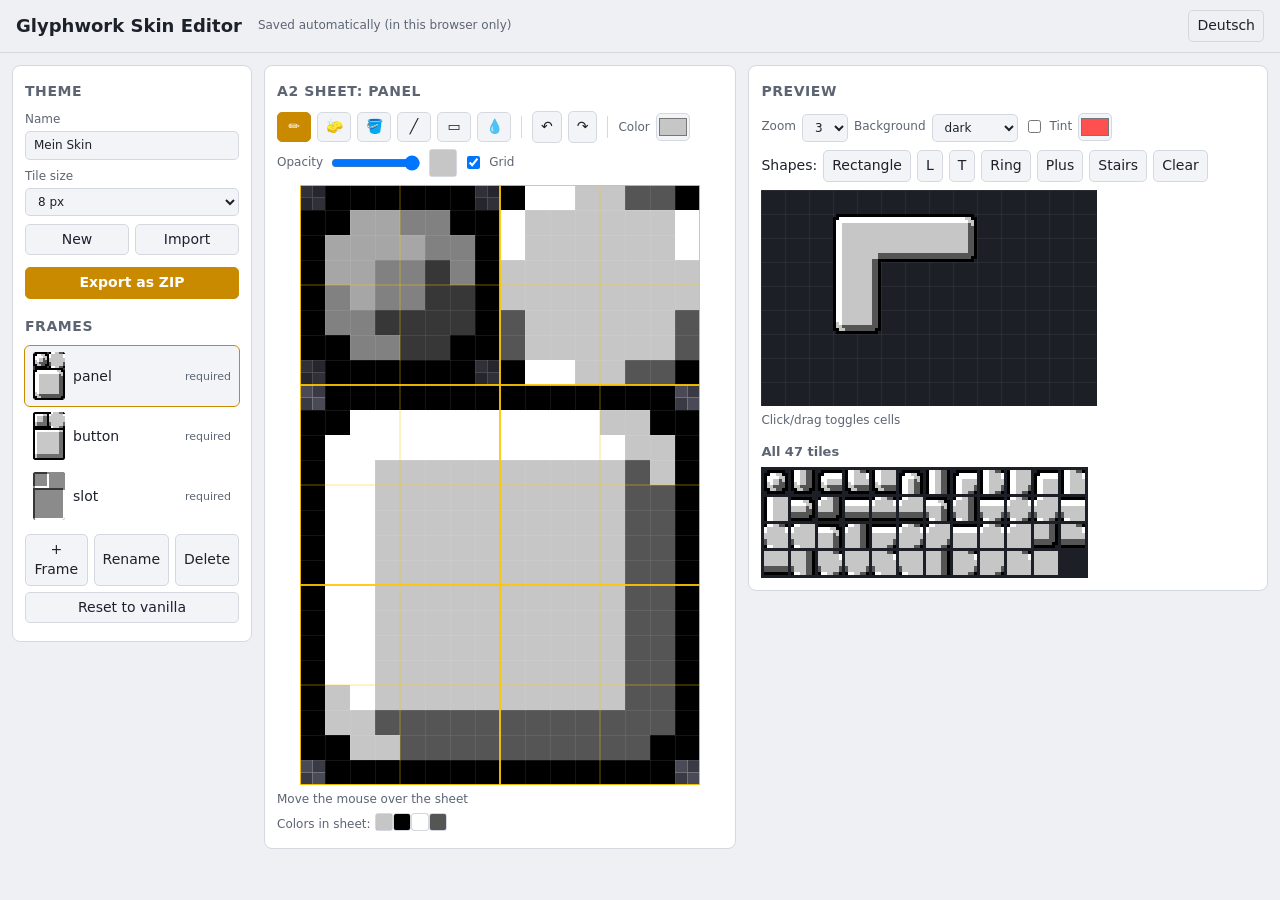
==== editor/index.html @ b68e2b95 "Skin editor E1: browser tool for A2 skins Pixel tools with quarter overlay, live autotile preview wi" ====
<!doctype html>
<html lang="de">
<head>
  <meta charset="utf-8">
  <meta name="viewport" content="width=device-width, initial-scale=1">
  <title>Glyphwork Skin-Editor</title>
  <link rel="stylesheet" href="style.css">
</head>
<body>
<header>
  <h1 data-i18n="title">Glyphwork Skin-Editor</h1>
  <span class="saved" data-i18n="saved"></span>
  <button id="lang" class="ghost"></button>
</header>

<main>
  <aside class="panel">
    <h2 data-i18n="theme">Theme</h2>
    <label><span data-i18n="themeName">Name</span>
      <input id="themeName" type="text" maxlength="40"></label>
    <label><span data-i18n="tileSize">Kachelgröße</span>
      <select id="tileSize"></select></label>
    <div class="row">
      <button id="newTheme" data-i18n="newTheme">Neu</button>
      <button id="importBtn" data-i18n="importBtn" data-i18n-title="importHint">Importieren</button>
      <input id="importFile" type="file" accept=".zip,.png" hidden>
    </div>
    <button id="exportBtn" class="primary" data-i18n="exportBtn">Als ZIP exportieren</button>

    <h2 data-i18n="frames">Rahmen</h2>
    <ul id="frames"></ul>
    <div class="row wrap">
      <button id="addFrame" data-i18n="addFrame">+ Rahmen</button>
      <button id="renameFrame" data-i18n="renameFrame">Umbenennen</button>
      <button id="deleteFrame" data-i18n="deleteFrame">Löschen</button>
      <button id="resetFrame" data-i18n="resetFrame">Auf Vanilla zurücksetzen</button>
    </div>
  </aside>

  <section class="panel editor">
    <h2><span data-i18n="sheet">A2-Blatt</span>: <span id="frameTitle"></span></h2>
    <div class="toolbar" id="tools">
      <button data-tool="pencil" data-i18n-title="toolPencil">✏️</button>
      <button data-tool="eraser" data-i18n-title="toolEraser">🧽</button>
      <button data-tool="fill" data-i18n-title="toolFill">🪣</button>
      <button data-tool="line" data-i18n-title="toolLine">╱</button>
      <button data-tool="rect" data-i18n-title="toolRect">▭</button>
      <button data-tool="picker" data-i18n-title="toolPicker">💧</button>
      <span class="sep"></span>
      <button id="undo" data-i18n-title="undo">↶</button>
      <button id="redo" data-i18n-title="redo">↷</button>
      <span class="sep"></span>
      <label class="inline"><span data-i18n="color">Farbe</span> <input id="color" type="color" value="#c6c6c6"></label>
      <label class="inline"><span data-i18n="alpha">Deckkraft</span> <input id="alpha" type="range" min="0" max="255" value="255"></label>
      <span id="swatch" class="swatch big"></span>
      <label class="inline"><input id="grid" type="checkbox" checked> <span data-i18n="grid">Raster</span></label>
    </div>
    <div class="sheetWrap" id="sheetWrap"><canvas id="sheet"></canvas></div>
    <div class="status" id="status"></div>
    <div class="paletteRow"><span data-i18n="sheetColors">Farben im Blatt:</span> <span id="palette"></span></div>
  </section>

  <section class="panel previewPanel">
    <h2 data-i18n="preview">Vorschau</h2>
    <div class="toolbar">
      <label class="inline"><span data-i18n="zoom">Zoom</span>
        <select id="zoom"><option>1</option><option>2</option><option selected>3</option><option>4</option></select></label>
      <label class="inline"><span data-i18n="background">Hintergrund</span>
        <select id="bg">
          <option value="dark" data-i18n="bgDark">dunkel</option>
          <option value="light" data-i18n="bgLight">hell</option>
          <option value="checker" data-i18n="bgChecker">kariert</option>
        </select></label>
      <label class="inline"><input id="tintOn" type="checkbox"> <span data-i18n="tint">Einfärben</span></label>
      <input id="tint" type="color" value="#ff5050">
    </div>
    <div class="toolbar" id="presets"><span data-i18n="presets">Formen:</span></div>
    <div class="previewWrap"><canvas id="preview"></canvas></div>
    <p class="hint" data-i18n="shapeHint"></p>
    <h3 data-i18n="allTiles">Alle 47 Kacheln</h3>
    <canvas id="tiles"></canvas>
  </section>
</main>

<div id="toast" role="status"></div>
<script type="module" src="js/main.js"></script>
</body>
</html>
---- editor/style.css ----
:root {
  --bg: #15171c;
  --panel: #1f232b;
  --panel-2: #282d37;
  --text: #e6e8ee;
  --muted: #9aa1ae;
  --accent: #f0b429;
  --accent-text: #1b1405;
  --border: #353b47;
  --danger: #e5534b;
  color-scheme: dark;
}

@media (prefers-color-scheme: light) {
  :root {
    --bg: #eef0f4;
    --panel: #ffffff;
    --panel-2: #f2f4f8;
    --text: #1d2129;
    --muted: #5d6573;
    --accent: #c98a00;
    --accent-text: #ffffff;
    --border: #d4d8e0;
    color-scheme: light;
  }
}

* { box-sizing: border-box; }

body {
  margin: 0;
  background: var(--bg);
  color: var(--text);
  font: 14px/1.4 system-ui, -apple-system, "Segoe UI", sans-serif;
}

header {
  display: flex;
  align-items: center;
  gap: 16px;
  padding: 10px 16px;
  border-bottom: 1px solid var(--border);
}

header h1 { font-size: 18px; margin: 0; }
header .saved { color: var(--muted); font-size: 12px; flex: 1; }

main {
  display: grid;
  grid-template-columns: 240px minmax(320px, 1fr) minmax(320px, 1.1fr);
  gap: 12px;
  padding: 12px;
  align-items: start;
}

@media (max-width: 1100px) {
  main { grid-template-columns: 1fr; }
}

.panel {
  background: var(--panel);
  border: 1px solid var(--border);
  border-radius: 8px;
  padding: 12px;
  min-width: 0;
}

h2 { font-size: 14px; margin: 4px 0 10px; text-transform: uppercase; letter-spacing: .04em; color: var(--muted); }
h2 + h2, .panel h2:not(:first-child) { margin-top: 18px; }
h3 { font-size: 13px; color: var(--muted); margin: 14px 0 6px; }

label { display: block; margin-bottom: 8px; color: var(--muted); font-size: 12px; }
label input[type=text], label select { display: block; width: 100%; margin-top: 3px; }
label.inline { display: inline-flex; align-items: center; gap: 6px; margin: 0; }

input, select, button {
  font: inherit;
  color: var(--text);
  background: var(--panel-2);
  border: 1px solid var(--border);
  border-radius: 5px;
  padding: 5px 8px;
}

input[type=color] { padding: 0; width: 34px; height: 28px; }
input[type=range] { padding: 0; width: 90px; }

button { cursor: pointer; }
button:hover { border-color: var(--accent); }
button.primary { background: var(--accent); color: var(--accent-text); border-color: var(--accent); width: 100%; margin-top: 6px; font-weight: 600; }
button.ghost { background: transparent; }
button.active { background: var(--accent); color: var(--accent-text); border-color: var(--accent); }

.row { display: flex; gap: 6px; margin-bottom: 6px; }
.row > button { flex: 1; }
.row.wrap { flex-wrap: wrap; }

#frames { list-style: none; padding: 0; margin: 0 0 8px; }
#frames li {
  display: flex;
  align-items: center;
  gap: 8px;
  padding: 6px 8px;
  border-radius: 5px;
  cursor: pointer;
}
#frames li:hover { background: var(--panel-2); }
#frames li.active { background: var(--panel-2); outline: 1px solid var(--accent); }
#frames canvas { image-rendering: pixelated; width: 32px; height: 48px; border-radius: 3px; background: #3a3a44; }
#frames .badge { margin-left: auto; font-size: 11px; color: var(--muted); }

.toolbar { display: flex; flex-wrap: wrap; align-items: center; gap: 6px; margin-bottom: 8px; }
.toolbar .sep { width: 1px; height: 22px; background: var(--border); margin: 0 4px; }
.toolbar button[data-tool] { width: 34px; padding: 4px 0; }

.sheetWrap { display: flex; justify-content: center; overflow: auto; max-height: 70vh; }
canvas { image-rendering: pixelated; display: block; }
#sheet { cursor: crosshair; touch-action: none; }
.status { color: var(--muted); font-size: 12px; margin-top: 6px; min-height: 18px; }

.paletteRow { color: var(--muted); font-size: 12px; margin-top: 4px; display: flex; flex-wrap: wrap; gap: 4px; align-items: center; }
.swatch {
  display: inline-block;
  width: 18px;
  height: 18px;
  border: 1px solid var(--border);
  border-radius: 3px;
  cursor: pointer;
  background-image: conic-gradient(#888 25%, #bbb 0 50%, #888 0 75%, #bbb 0);
  background-size: 8px 8px;
  position: relative;
}
.swatch::after { content: ""; position: absolute; inset: 0; background: var(--c); border-radius: 2px; }
.swatch.big { width: 28px; height: 28px; cursor: default; }

.previewWrap { overflow: auto; max-width: 100%; }
#preview { cursor: pointer; touch-action: none; }
.hint { color: var(--muted); font-size: 12px; margin: 6px 0 0; }
#tiles { max-width: 100%; }

#toast {
  position: fixed;
  left: 50%;
  bottom: 20px;
  transform: translateX(-50%);
  background: var(--panel-2);
  border: 1px solid var(--border);
  padding: 8px 14px;
  border-radius: 6px;
  opacity: 0;
  transition: opacity .2s;
  pointer-events: none;
  max-width: calc(100vw - 32px);
}
#toast.show { opacity: 1; }
#toast.error { border-color: var(--danger); }
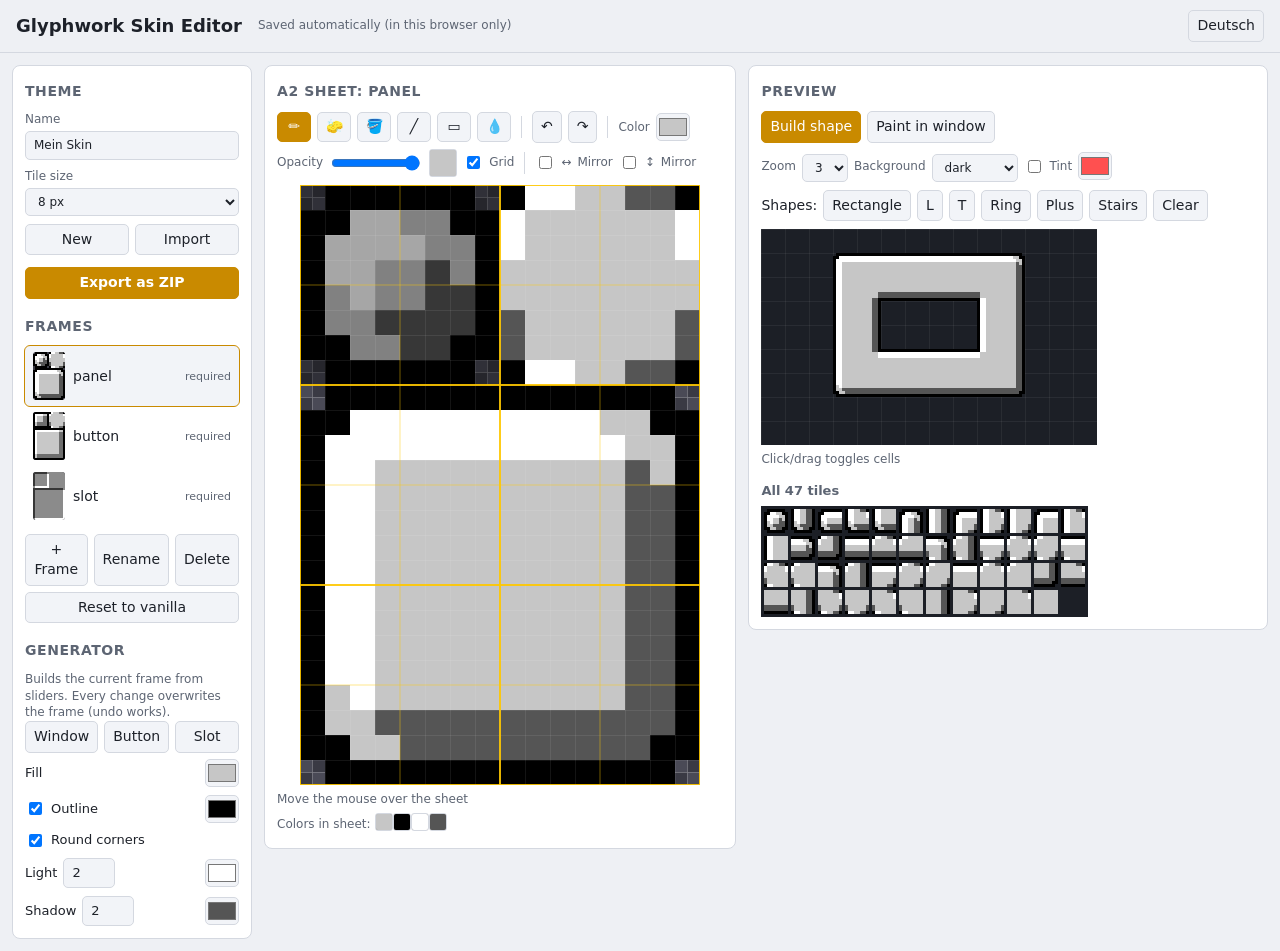
==== commit 6fcf1fe9: "Skin editor E2: paint in the sample window, mirroring, generator - Preview has a paint mode: each wi" ====
--- a/editor/index.html
+++ b/editor/index.html
@@ -35,6 +35,21 @@
       <button id="deleteFrame" data-i18n="deleteFrame">Löschen</button>
       <button id="resetFrame" data-i18n="resetFrame">Auf Vanilla zurücksetzen</button>
     </div>
+
+    <h2 data-i18n="generator">Generator</h2>
+    <p class="hint" data-i18n="genHint"></p>
+    <div class="row wrap" id="genPresets">
+      <button data-gen="panel" data-i18n="genPanel">Fenster</button>
+      <button data-gen="button" data-i18n="genButton">Button</button>
+      <button data-gen="slot" data-i18n="genSlot">Slot</button>
+    </div>
+    <div class="gen">
+      <label class="inline"><span data-i18n="genFill">Füllung</span> <input id="genFill" type="color"></label>
+      <label class="inline"><input id="genOutlineOn" type="checkbox"> <span data-i18n="genOutline">Umriss</span> <input id="genOutline" type="color"></label>
+      <label class="inline"><input id="genRound" type="checkbox"> <span data-i18n="genRound">Ecken abrunden</span></label>
+      <label class="inline"><span data-i18n="genLight">Licht</span> <input id="genLightW" type="number" min="0" max="6"> <input id="genLight" type="color"></label>
+      <label class="inline"><span data-i18n="genShade">Schatten</span> <input id="genShadeW" type="number" min="0" max="6"> <input id="genShade" type="color"></label>
+    </div>
   </aside>
 
   <section class="panel editor">
@@ -54,6 +69,9 @@
       <label class="inline"><span data-i18n="alpha">Deckkraft</span> <input id="alpha" type="range" min="0" max="255" value="255"></label>
       <span id="swatch" class="swatch big"></span>
       <label class="inline"><input id="grid" type="checkbox" checked> <span data-i18n="grid">Raster</span></label>
+      <span class="sep"></span>
+      <label class="inline" data-i18n-title="mirrorHTitle"><input id="mirrorH" type="checkbox"> ↔ <span data-i18n="mirror">Spiegeln</span></label>
+      <label class="inline" data-i18n-title="mirrorVTitle"><input id="mirrorV" type="checkbox"> ↕ <span data-i18n="mirror">Spiegeln</span></label>
     </div>
     <div class="sheetWrap" id="sheetWrap"><canvas id="sheet"></canvas></div>
     <div class="status" id="status"></div>
@@ -62,6 +80,10 @@
 
   <section class="panel previewPanel">
     <h2 data-i18n="preview">Vorschau</h2>
+    <div class="toolbar">
+      <button id="modeShape" class="active" data-i18n="modeShape">Form bauen</button>
+      <button id="modePaint" data-i18n="modePaint">Im Fenster malen</button>
+    </div>
     <div class="toolbar">
       <label class="inline"><span data-i18n="zoom">Zoom</span>
         <select id="zoom"><option>1</option><option>2</option><option selected>3</option><option>4</option></select></label>
@@ -76,7 +98,7 @@
     </div>
     <div class="toolbar" id="presets"><span data-i18n="presets">Formen:</span></div>
     <div class="previewWrap"><canvas id="preview"></canvas></div>
-    <p class="hint" data-i18n="shapeHint"></p>
+    <p class="hint" id="previewStatus"></p>
     <h3 data-i18n="allTiles">Alle 47 Kacheln</h3>
     <canvas id="tiles"></canvas>
   </section>
--- a/editor/style.css
+++ b/editor/style.css
@@ -154,3 +154,10 @@
 }
 #toast.show { opacity: 1; }
 #toast.error { border-color: var(--danger); }
+
+.gen { display: grid; gap: 8px; }
+.gen label.inline { justify-content: flex-start; color: var(--text); font-size: 13px; }
+.gen input[type=color] { margin-left: auto; }
+.gen input[type=number] { width: 52px; }
+#preview.painting { cursor: crosshair; }
+#genPresets button.active { background: var(--panel-2); }
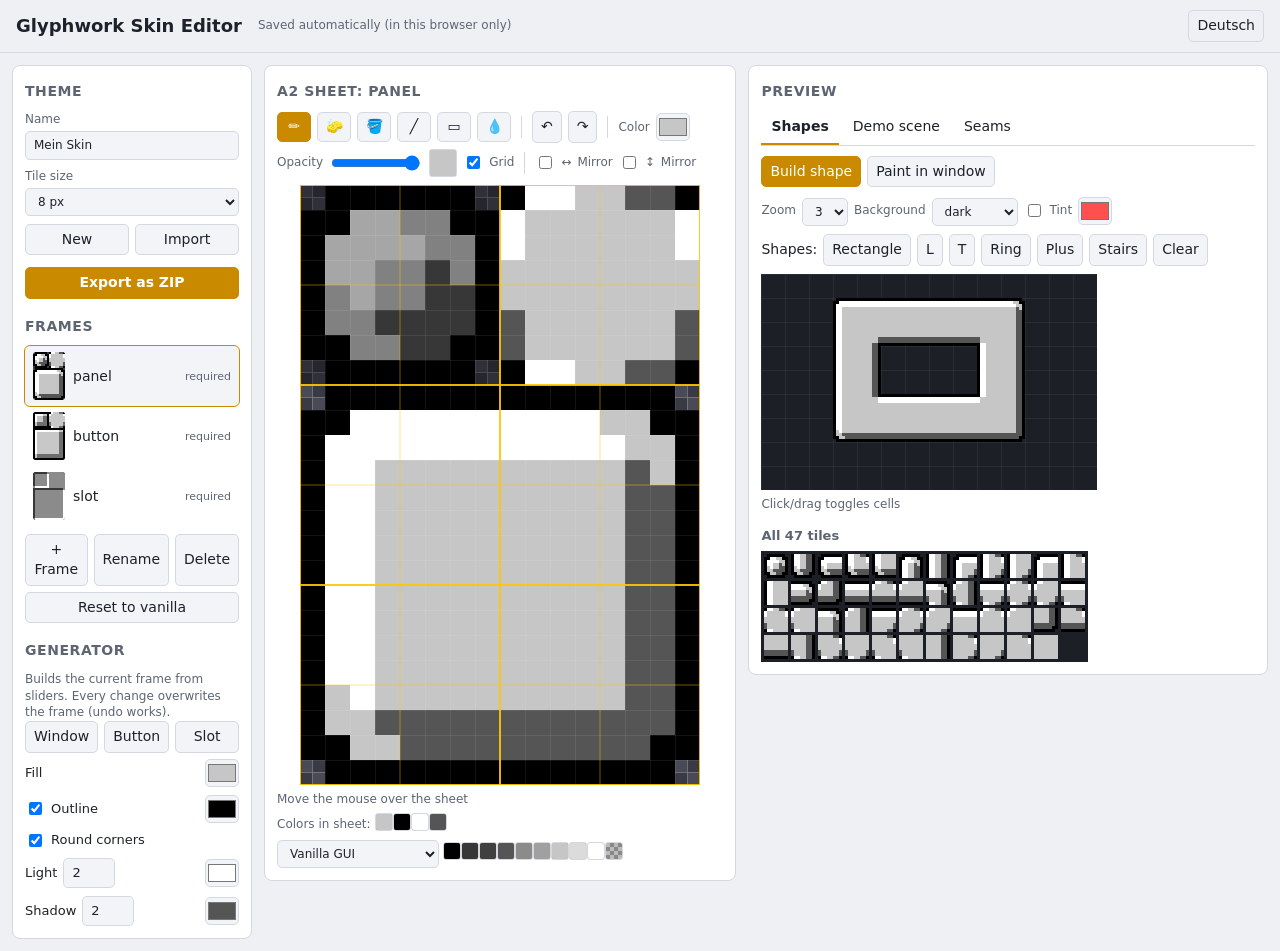
==== commit f0e97333: "Skin editor E3: demo scene, seam view, palettes - Demo tab renders the plugin's /glyphwork test scre" ====
--- a/editor/index.html
+++ b/editor/index.html
@@ -76,11 +76,25 @@
     <div class="sheetWrap" id="sheetWrap"><canvas id="sheet"></canvas></div>
     <div class="status" id="status"></div>
     <div class="paletteRow"><span data-i18n="sheetColors">Farben im Blatt:</span> <span id="palette"></span></div>
+    <div class="paletteRow">
+      <select id="paletteSel">
+        <option value="gui" data-i18n="palGui">Vanilla-GUI</option>
+        <option value="chat" data-i18n="palChat">Minecraft-Textfarben</option>
+        <option value="own" data-i18n="palOwn">Eigene</option>
+      </select>
+      <span id="paletteSwatches"></span>
+      <button id="paletteAdd" class="small" data-i18n-title="palAddTitle">+</button>
+    </div>
   </section>
 
   <section class="panel previewPanel">
     <h2 data-i18n="preview">Vorschau</h2>
-    <div class="toolbar">
+    <div class="tabs">
+      <button data-tab="shapes" class="active" data-i18n="tabShapes">Formen</button>
+      <button data-tab="demo" data-i18n="tabDemo">Demo-Szene</button>
+      <button data-tab="seams" data-i18n="tabSeams">Nähte</button>
+    </div>
+    <div class="toolbar tab-shapes">
       <button id="modeShape" class="active" data-i18n="modeShape">Form bauen</button>
       <button id="modePaint" data-i18n="modePaint">Im Fenster malen</button>
     </div>
@@ -96,11 +110,22 @@
       <label class="inline"><input id="tintOn" type="checkbox"> <span data-i18n="tint">Einfärben</span></label>
       <input id="tint" type="color" value="#ff5050">
     </div>
-    <div class="toolbar" id="presets"><span data-i18n="presets">Formen:</span></div>
-    <div class="previewWrap"><canvas id="preview"></canvas></div>
-    <p class="hint" id="previewStatus"></p>
-    <h3 data-i18n="allTiles">Alle 47 Kacheln</h3>
-    <canvas id="tiles"></canvas>
+    <div class="toolbar tab-shapes" id="presets"><span data-i18n="presets">Formen:</span></div>
+    <div class="tab-shapes">
+      <div class="previewWrap"><canvas id="preview"></canvas></div>
+      <p class="hint" id="previewStatus"></p>
+      <h3 data-i18n="allTiles">Alle 47 Kacheln</h3>
+      <canvas id="tiles"></canvas>
+    </div>
+    <div class="tab-demo" hidden>
+      <div class="previewWrap"><canvas id="demo"></canvas></div>
+      <p class="hint" data-i18n="demoHint"></p>
+    </div>
+    <div class="tab-seams" hidden>
+      <p class="hint" data-i18n="seamsHint"></p>
+      <button id="seamTest" data-i18n="seamTest">Testform mit allen Übergängen anzeigen</button>
+      <div id="seamList"></div>
+    </div>
   </section>
 </main>
 
--- a/editor/style.css
+++ b/editor/style.css
@@ -161,3 +161,15 @@
 .gen input[type=number] { width: 52px; }
 #preview.painting { cursor: crosshair; }
 #genPresets button.active { background: var(--panel-2); }
+
+.tabs { display: flex; gap: 4px; margin-bottom: 10px; border-bottom: 1px solid var(--border); }
+.tabs button { border: none; border-bottom: 2px solid transparent; border-radius: 0; background: transparent; padding: 6px 10px; }
+.tabs button.active { border-bottom-color: var(--accent); color: var(--text); font-weight: 600; }
+button.small { padding: 2px 8px; }
+#demo { cursor: pointer; }
+#seamList { display: grid; grid-template-columns: repeat(auto-fill, minmax(130px, 1fr)); gap: 8px; margin-top: 10px; }
+.seam { background: var(--panel-2); border: 1px solid var(--border); border-radius: 6px; padding: 6px; cursor: pointer; font-size: 11px; color: var(--muted); text-align: center; }
+.seam.active { outline: 2px solid #e040fb; }
+.seam canvas { margin: 0 auto 4px; }
+[hidden] { display: none !important; }
+#demo, #preview { max-width: 100%; height: auto; }
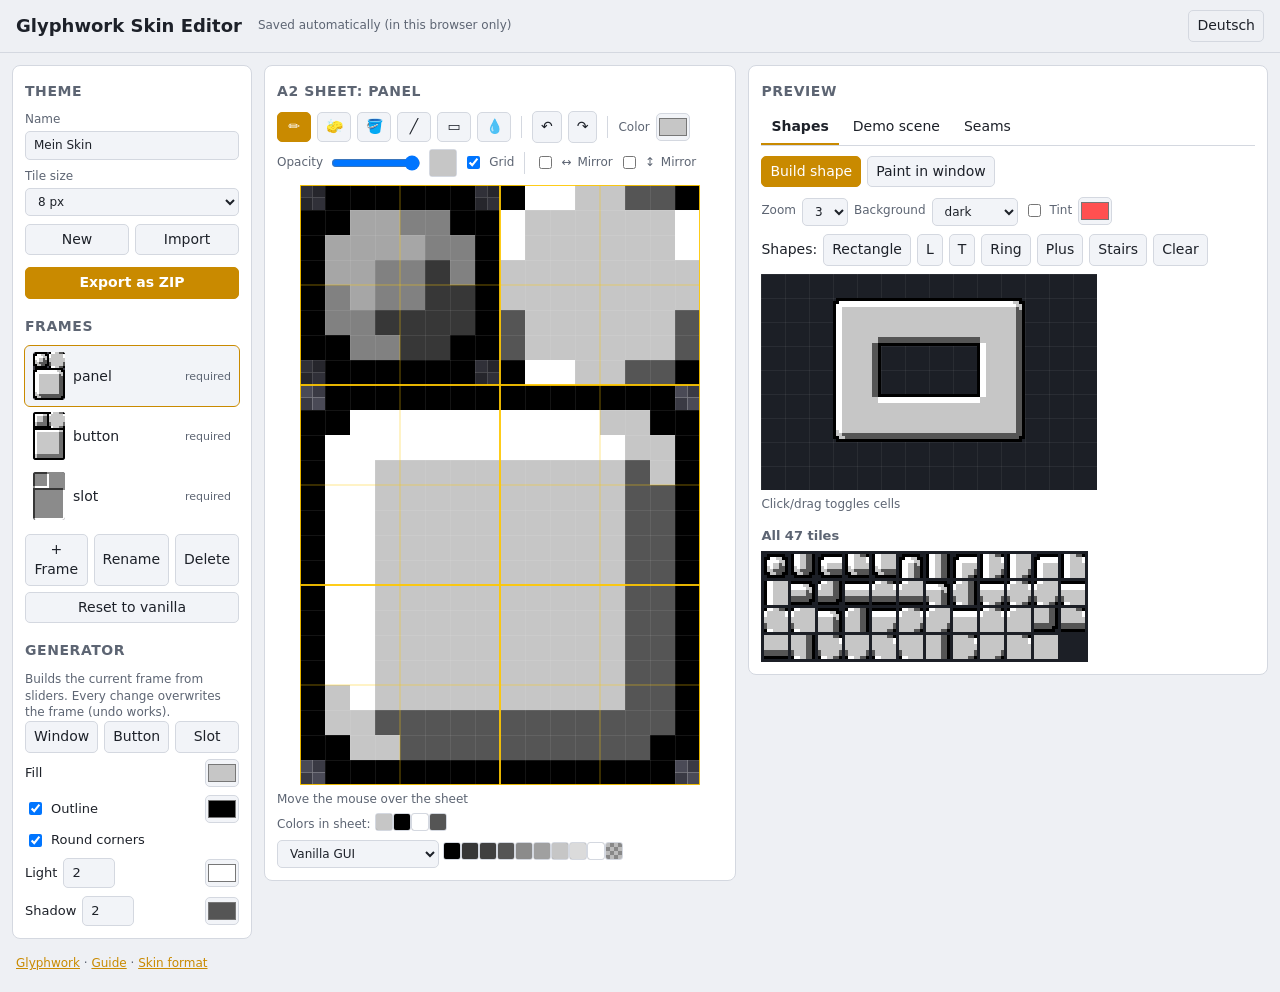
==== commit 9cf42105: "Skin editor E4: GitHub Pages, CI with Java/JS parity, editor guide - pages.yml deploys editor/ to ht" ====
--- a/editor/index.html
+++ b/editor/index.html
@@ -129,6 +129,12 @@
   </section>
 </main>
 
+<footer>
+  <a href="https://github.com/flyingfinger1/Glyphwork">Glyphwork</a> ·
+  <a href="https://github.com/flyingfinger1/Glyphwork/blob/main/docs/skin-editor.md" data-i18n="guide">Anleitung</a> ·
+  <a href="https://github.com/flyingfinger1/Glyphwork/blob/main/docs/skin-format.md" data-i18n="format">Skin-Format</a>
+</footer>
+
 <div id="toast" role="status"></div>
 <script type="module" src="js/main.js"></script>
 </body>
--- a/editor/style.css
+++ b/editor/style.css
@@ -173,3 +173,6 @@
 .seam canvas { margin: 0 auto 4px; }
 [hidden] { display: none !important; }
 #demo, #preview { max-width: 100%; height: auto; }
+
+footer { padding: 4px 16px 20px; color: var(--muted); font-size: 12px; }
+footer a { color: var(--accent); }
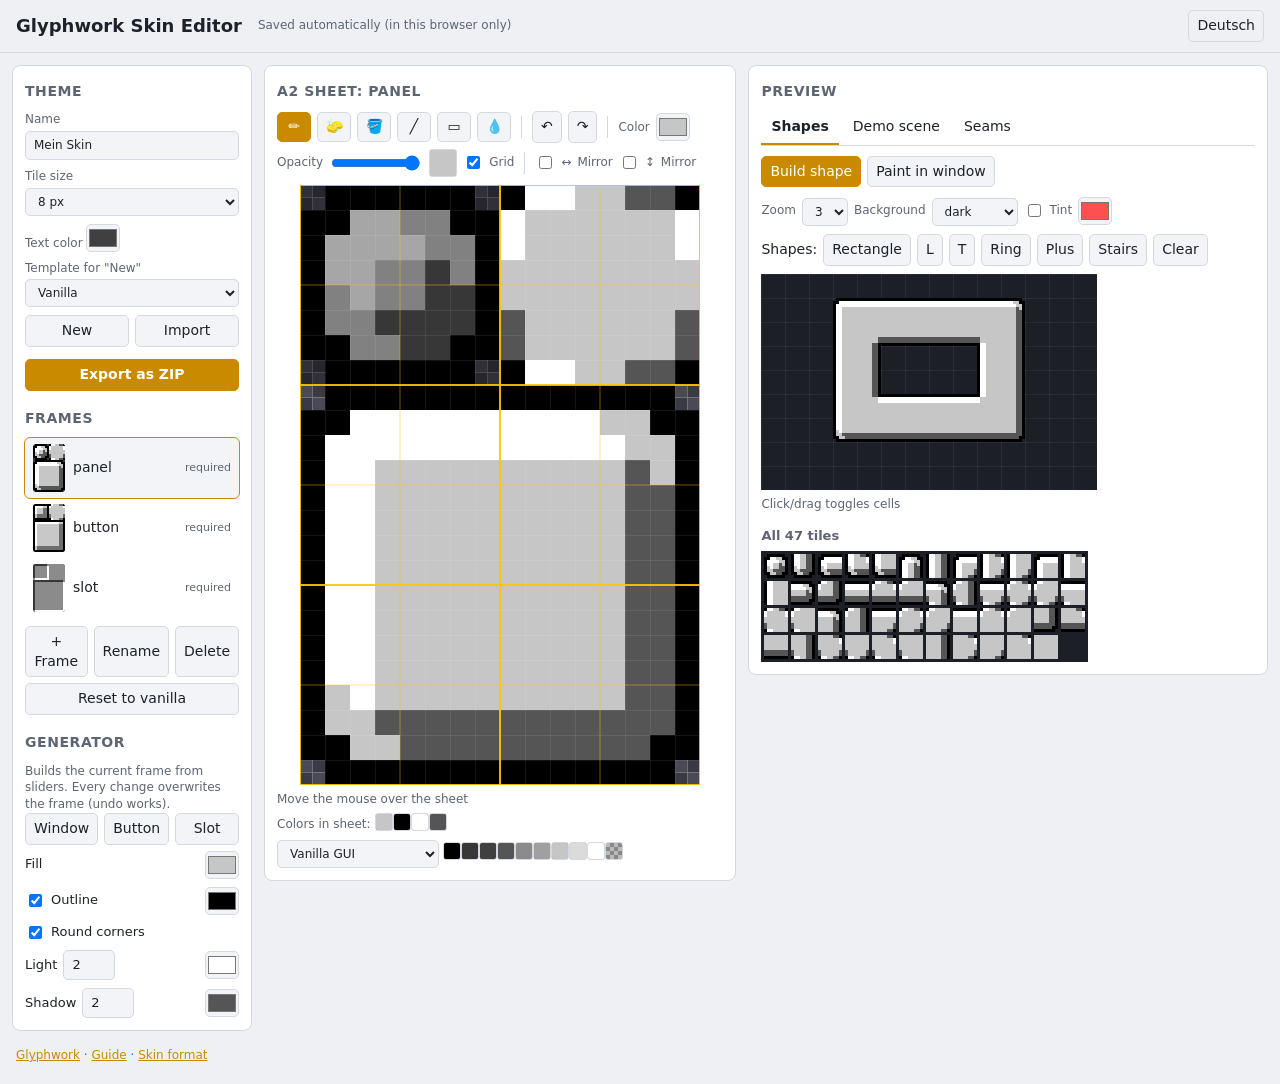
==== commit 07ed8418: "Add built-in skins dunkel and pergament, text color per skin Co-Authored-By: Claude Opus 5.5 <norepl" ====
--- a/editor/index.html
+++ b/editor/index.html
@@ -20,6 +20,10 @@
       <input id="themeName" type="text" maxlength="40"></label>
     <label><span data-i18n="tileSize">Kachelgröße</span>
       <select id="tileSize"></select></label>
+    <label><span data-i18n="textColor">Textfarbe</span>
+      <input id="textColor" type="color" value="#404040" data-i18n-title="textColorHint"></label>
+    <label><span data-i18n="template">Vorlage für „Neu“</span>
+      <select id="template"></select></label>
     <div class="row">
       <button id="newTheme" data-i18n="newTheme">Neu</button>
       <button id="importBtn" data-i18n="importBtn" data-i18n-title="importHint">Importieren</button>
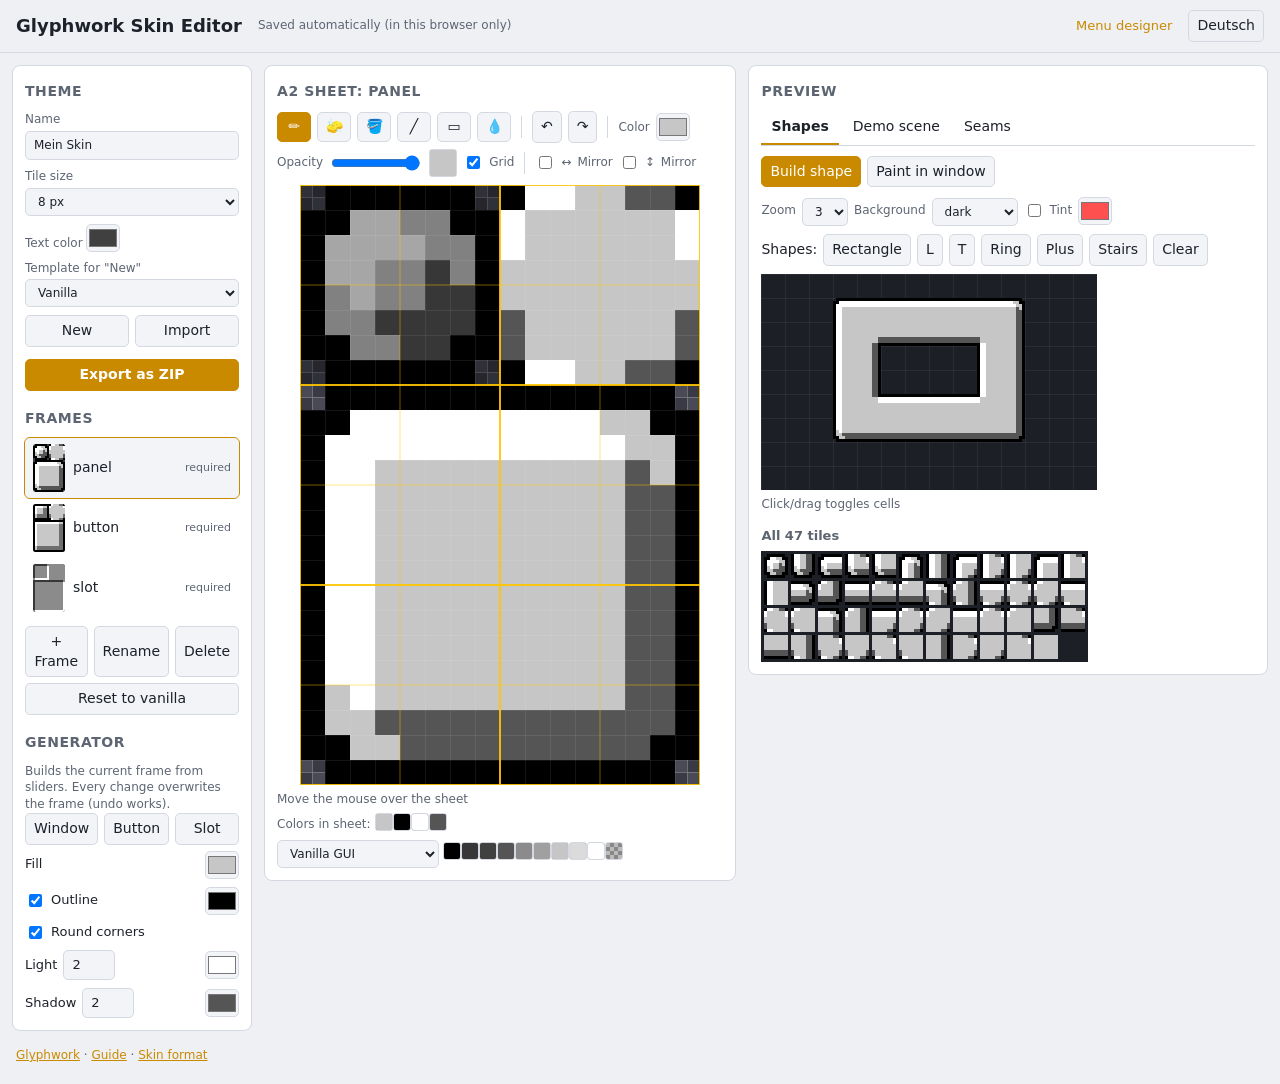
==== commit 99db4b85: "Menu designer in the browser - editor/designer.html: place and resize elements with the mouse, edit " ====
--- a/editor/index.html
+++ b/editor/index.html
@@ -5,11 +5,13 @@
   <meta name="viewport" content="width=device-width, initial-scale=1">
   <title>Glyphwork Skin-Editor</title>
   <link rel="stylesheet" href="style.css">
+  <style>.navlink { color: var(--accent); text-decoration: none; font-size: 13px; } .navlink:hover { text-decoration: underline; }</style>
 </head>
 <body>
 <header>
   <h1 data-i18n="title">Glyphwork Skin-Editor</h1>
   <span class="saved" data-i18n="saved"></span>
+  <a class="navlink" href="designer.html" data-i18n="menuDesigner">Menü-Designer</a>
   <button id="lang" class="ghost"></button>
 </header>
 
